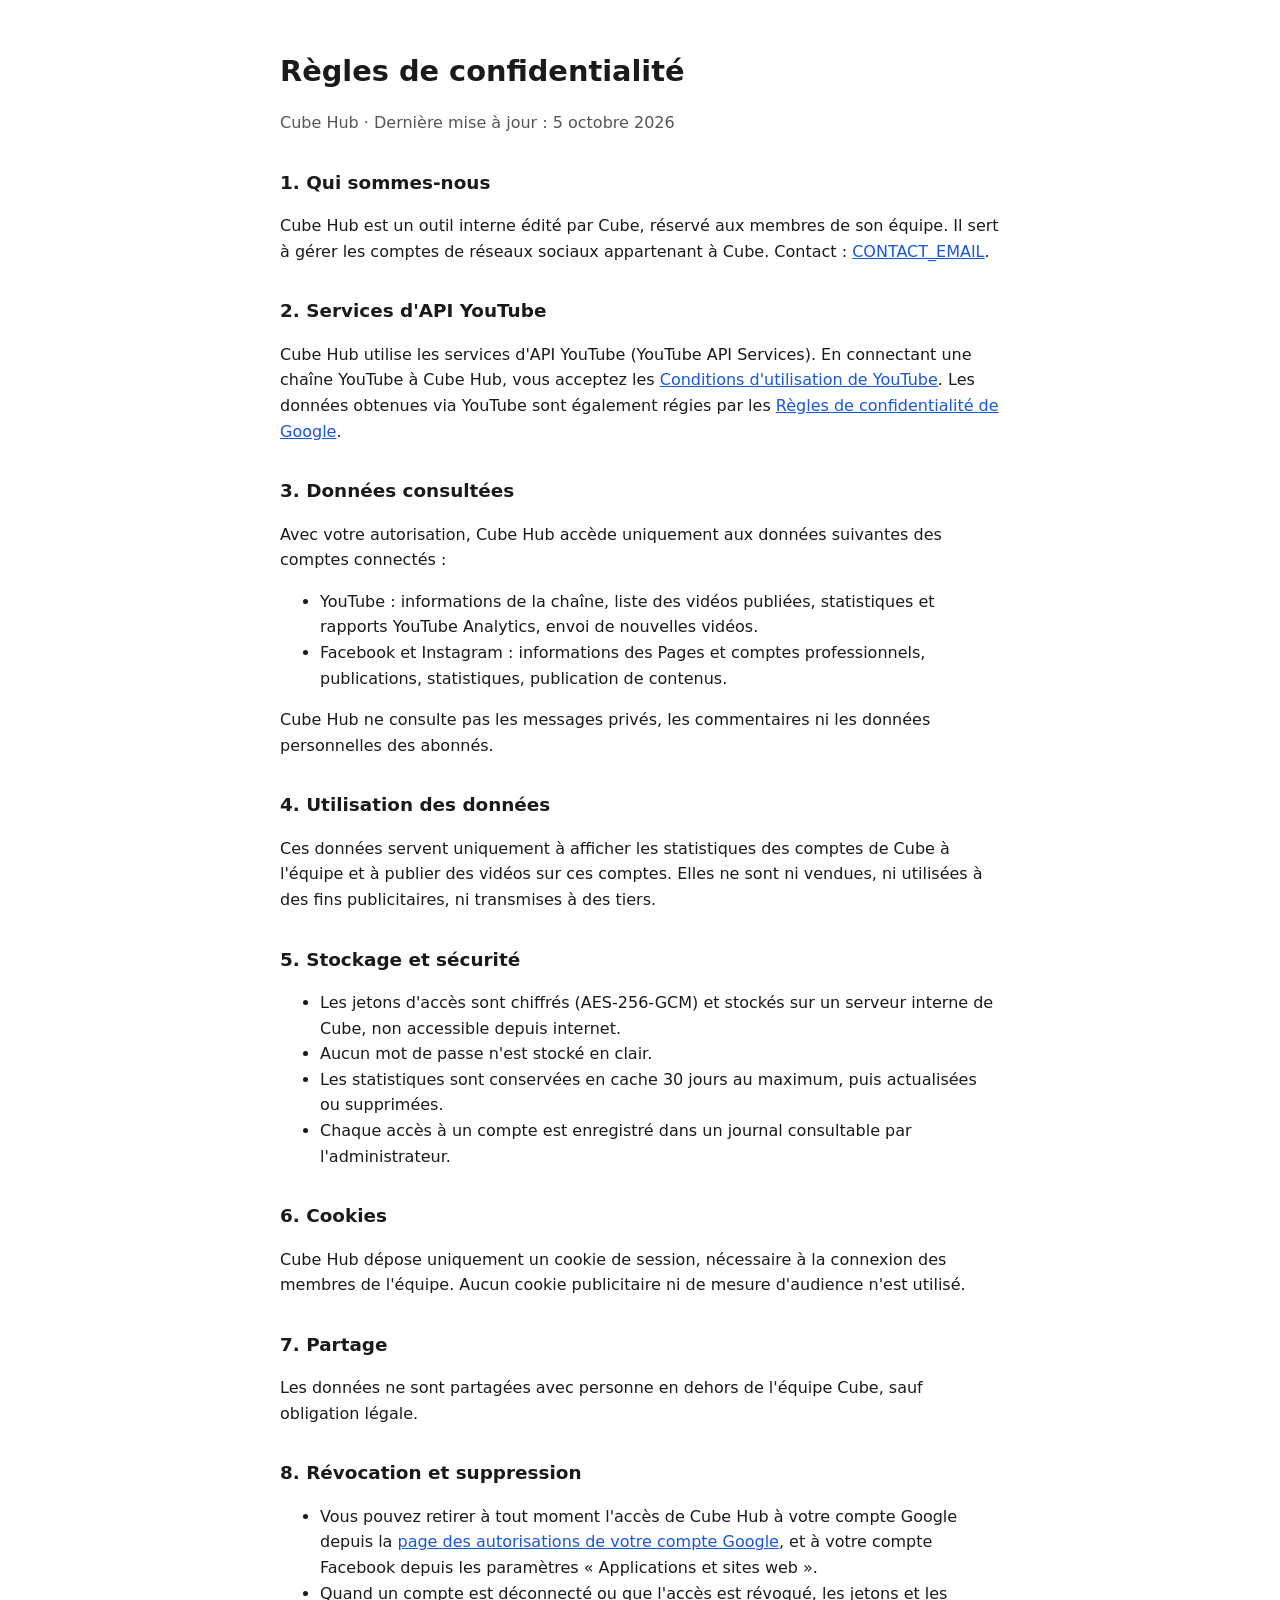
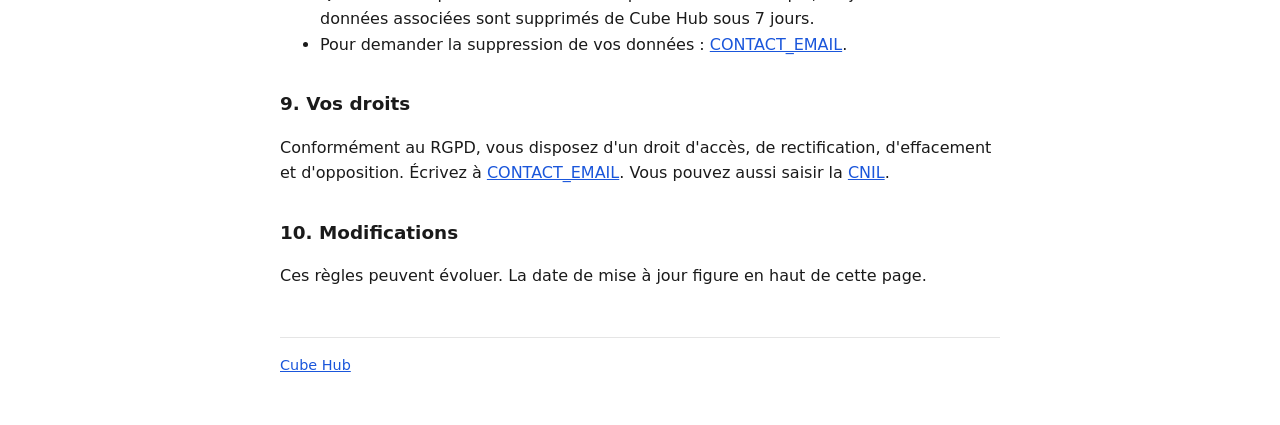
==== confidentialite.html @ e9267c49 "Add files via upload" ====
<!doctype html>
<html lang="fr">
<head>
<meta charset="utf-8"><meta name="viewport" content="width=device-width,initial-scale=1">
<title>Confidentialité – Cube Hub</title>
<link rel="stylesheet" href="style.css">
</head>
<body><main>
<h1>Règles de confidentialité</h1>
<p class="muted">Cube Hub · Dernière mise à jour : 5 octobre 2026</p>

<h2>1. Qui sommes-nous</h2>
<p>Cube Hub est un outil interne édité par Cube, réservé aux membres de son équipe. Il sert à gérer les comptes de réseaux sociaux appartenant à Cube. Contact : <a href="mailto:CONTACT_EMAIL">CONTACT_EMAIL</a>.</p>

<h2>2. Services d'API YouTube</h2>
<p>Cube Hub utilise les services d'API YouTube (YouTube API Services). En connectant une chaîne YouTube à Cube Hub, vous acceptez les <a href="https://www.youtube.com/t/terms">Conditions d'utilisation de YouTube</a>. Les données obtenues via YouTube sont également régies par les <a href="https://policies.google.com/privacy">Règles de confidentialité de Google</a>.</p>

<h2>3. Données consultées</h2>
<p>Avec votre autorisation, Cube Hub accède uniquement aux données suivantes des comptes connectés :</p>
<ul>
<li>YouTube : informations de la chaîne, liste des vidéos publiées, statistiques et rapports YouTube Analytics, envoi de nouvelles vidéos.</li>
<li>Facebook et Instagram : informations des Pages et comptes professionnels, publications, statistiques, publication de contenus.</li>
</ul>
<p>Cube Hub ne consulte pas les messages privés, les commentaires ni les données personnelles des abonnés.</p>

<h2>4. Utilisation des données</h2>
<p>Ces données servent uniquement à afficher les statistiques des comptes de Cube à l'équipe et à publier des vidéos sur ces comptes. Elles ne sont ni vendues, ni utilisées à des fins publicitaires, ni transmises à des tiers.</p>

<h2>5. Stockage et sécurité</h2>
<ul>
<li>Les jetons d'accès sont chiffrés (AES-256-GCM) et stockés sur un serveur interne de Cube, non accessible depuis internet.</li>
<li>Aucun mot de passe n'est stocké en clair.</li>
<li>Les statistiques sont conservées en cache 30 jours au maximum, puis actualisées ou supprimées.</li>
<li>Chaque accès à un compte est enregistré dans un journal consultable par l'administrateur.</li>
</ul>

<h2>6. Cookies</h2>
<p>Cube Hub dépose uniquement un cookie de session, nécessaire à la connexion des membres de l'équipe. Aucun cookie publicitaire ni de mesure d'audience n'est utilisé.</p>

<h2>7. Partage</h2>
<p>Les données ne sont partagées avec personne en dehors de l'équipe Cube, sauf obligation légale.</p>

<h2>8. Révocation et suppression</h2>
<ul>
<li>Vous pouvez retirer à tout moment l'accès de Cube Hub à votre compte Google depuis la <a href="https://security.google.com/settings/security/permissions">page des autorisations de votre compte Google</a>, et à votre compte Facebook depuis les paramètres « Applications et sites web ».</li>
<li>Quand un compte est déconnecté ou que l'accès est révoqué, les jetons et les données associées sont supprimés de Cube Hub sous 7 jours.</li>
<li>Pour demander la suppression de vos données : <a href="mailto:CONTACT_EMAIL">CONTACT_EMAIL</a>.</li>
</ul>

<h2>9. Vos droits</h2>
<p>Conformément au RGPD, vous disposez d'un droit d'accès, de rectification, d'effacement et d'opposition. Écrivez à <a href="mailto:CONTACT_EMAIL">CONTACT_EMAIL</a>. Vous pouvez aussi saisir la <a href="https://www.cnil.fr">CNIL</a>.</p>

<h2>10. Modifications</h2>
<p>Ces règles peuvent évoluer. La date de mise à jour figure en haut de cette page.</p>

<footer><a href="index.html">Cube Hub</a></footer>
</main></body>
</html>
---- style.css ----
:root{color-scheme:light dark;--fg:#1a1a1a;--muted:#555;--bg:#fff;--line:#e5e5e5;--link:#1a56db}
@media (prefers-color-scheme:dark){:root{--fg:#eee;--muted:#aaa;--bg:#111;--line:#333;--link:#7aa7ff}}
body{margin:0;background:var(--bg);color:var(--fg);font:16px/1.6 -apple-system,system-ui,Segoe UI,Roboto,sans-serif}
main{max-width:720px;margin:0 auto;padding:48px 16px}
h1{font-size:1.8rem;margin:0 0 .25rem}h2{font-size:1.15rem;margin:2rem 0 .5rem}
p,li{color:var(--fg)}.muted{color:var(--muted)}a{color:var(--link)}
footer{margin-top:3rem;padding-top:1rem;border-top:1px solid var(--line);font-size:.9rem;color:var(--muted)}
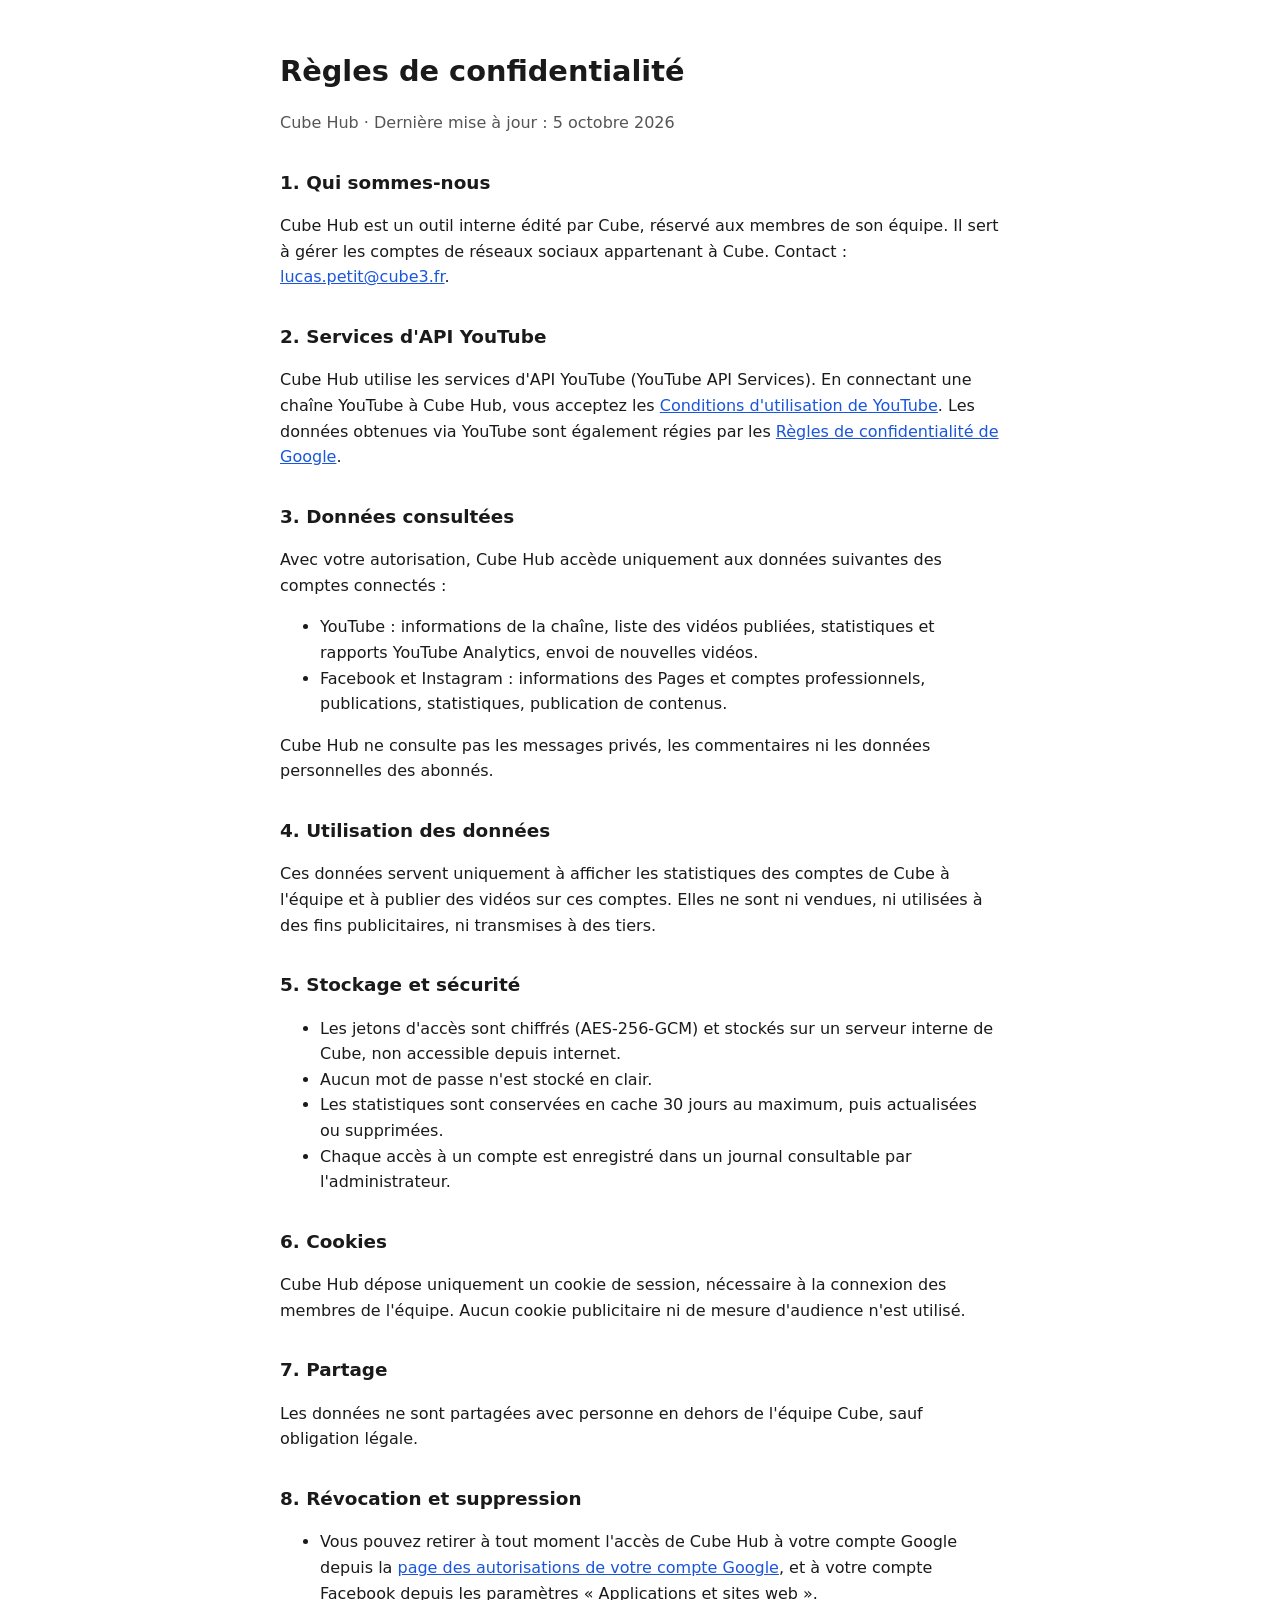
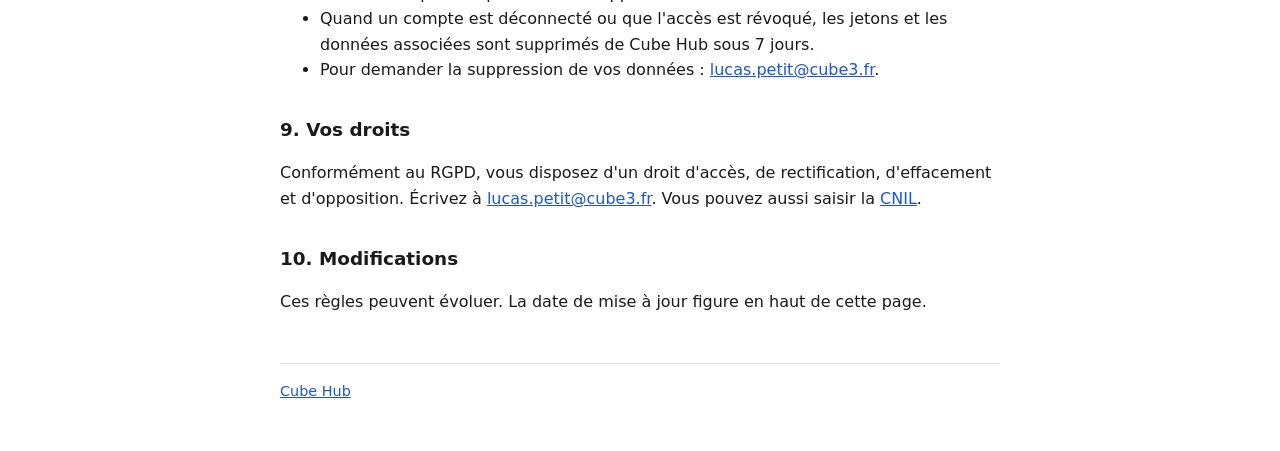
==== commit 4b50df4a: "Add files via upload DZD" ====
--- a/confidentialite.html
+++ b/confidentialite.html
@@ -10,7 +10,7 @@
 <p class="muted">Cube Hub · Dernière mise à jour : 5 octobre 2026</p>
 
 <h2>1. Qui sommes-nous</h2>
-<p>Cube Hub est un outil interne édité par Cube, réservé aux membres de son équipe. Il sert à gérer les comptes de réseaux sociaux appartenant à Cube. Contact : <a href="mailto:CONTACT_EMAIL">CONTACT_EMAIL</a>.</p>
+<p>Cube Hub est un outil interne édité par Cube, réservé aux membres de son équipe. Il sert à gérer les comptes de réseaux sociaux appartenant à Cube. Contact : <a href="mailto:lucas.petit@cube3.fr">lucas.petit@cube3.fr</a>.</p>
 
 <h2>2. Services d'API YouTube</h2>
 <p>Cube Hub utilise les services d'API YouTube (YouTube API Services). En connectant une chaîne YouTube à Cube Hub, vous acceptez les <a href="https://www.youtube.com/t/terms">Conditions d'utilisation de YouTube</a>. Les données obtenues via YouTube sont également régies par les <a href="https://policies.google.com/privacy">Règles de confidentialité de Google</a>.</p>
@@ -44,11 +44,11 @@
 <ul>
 <li>Vous pouvez retirer à tout moment l'accès de Cube Hub à votre compte Google depuis la <a href="https://security.google.com/settings/security/permissions">page des autorisations de votre compte Google</a>, et à votre compte Facebook depuis les paramètres « Applications et sites web ».</li>
 <li>Quand un compte est déconnecté ou que l'accès est révoqué, les jetons et les données associées sont supprimés de Cube Hub sous 7 jours.</li>
-<li>Pour demander la suppression de vos données : <a href="mailto:CONTACT_EMAIL">CONTACT_EMAIL</a>.</li>
+<li>Pour demander la suppression de vos données : <a href="mailto:lucas.petit@cube3.fr">lucas.petit@cube3.fr</a>.</li>
 </ul>
 
 <h2>9. Vos droits</h2>
-<p>Conformément au RGPD, vous disposez d'un droit d'accès, de rectification, d'effacement et d'opposition. Écrivez à <a href="mailto:CONTACT_EMAIL">CONTACT_EMAIL</a>. Vous pouvez aussi saisir la <a href="https://www.cnil.fr">CNIL</a>.</p>
+<p>Conformément au RGPD, vous disposez d'un droit d'accès, de rectification, d'effacement et d'opposition. Écrivez à <a href="mailto:lucas.petit@cube3.fr">lucas.petit@cube3.fr</a>. Vous pouvez aussi saisir la <a href="https://www.cnil.fr">CNIL</a>.</p>
 
 <h2>10. Modifications</h2>
 <p>Ces règles peuvent évoluer. La date de mise à jour figure en haut de cette page.</p>
